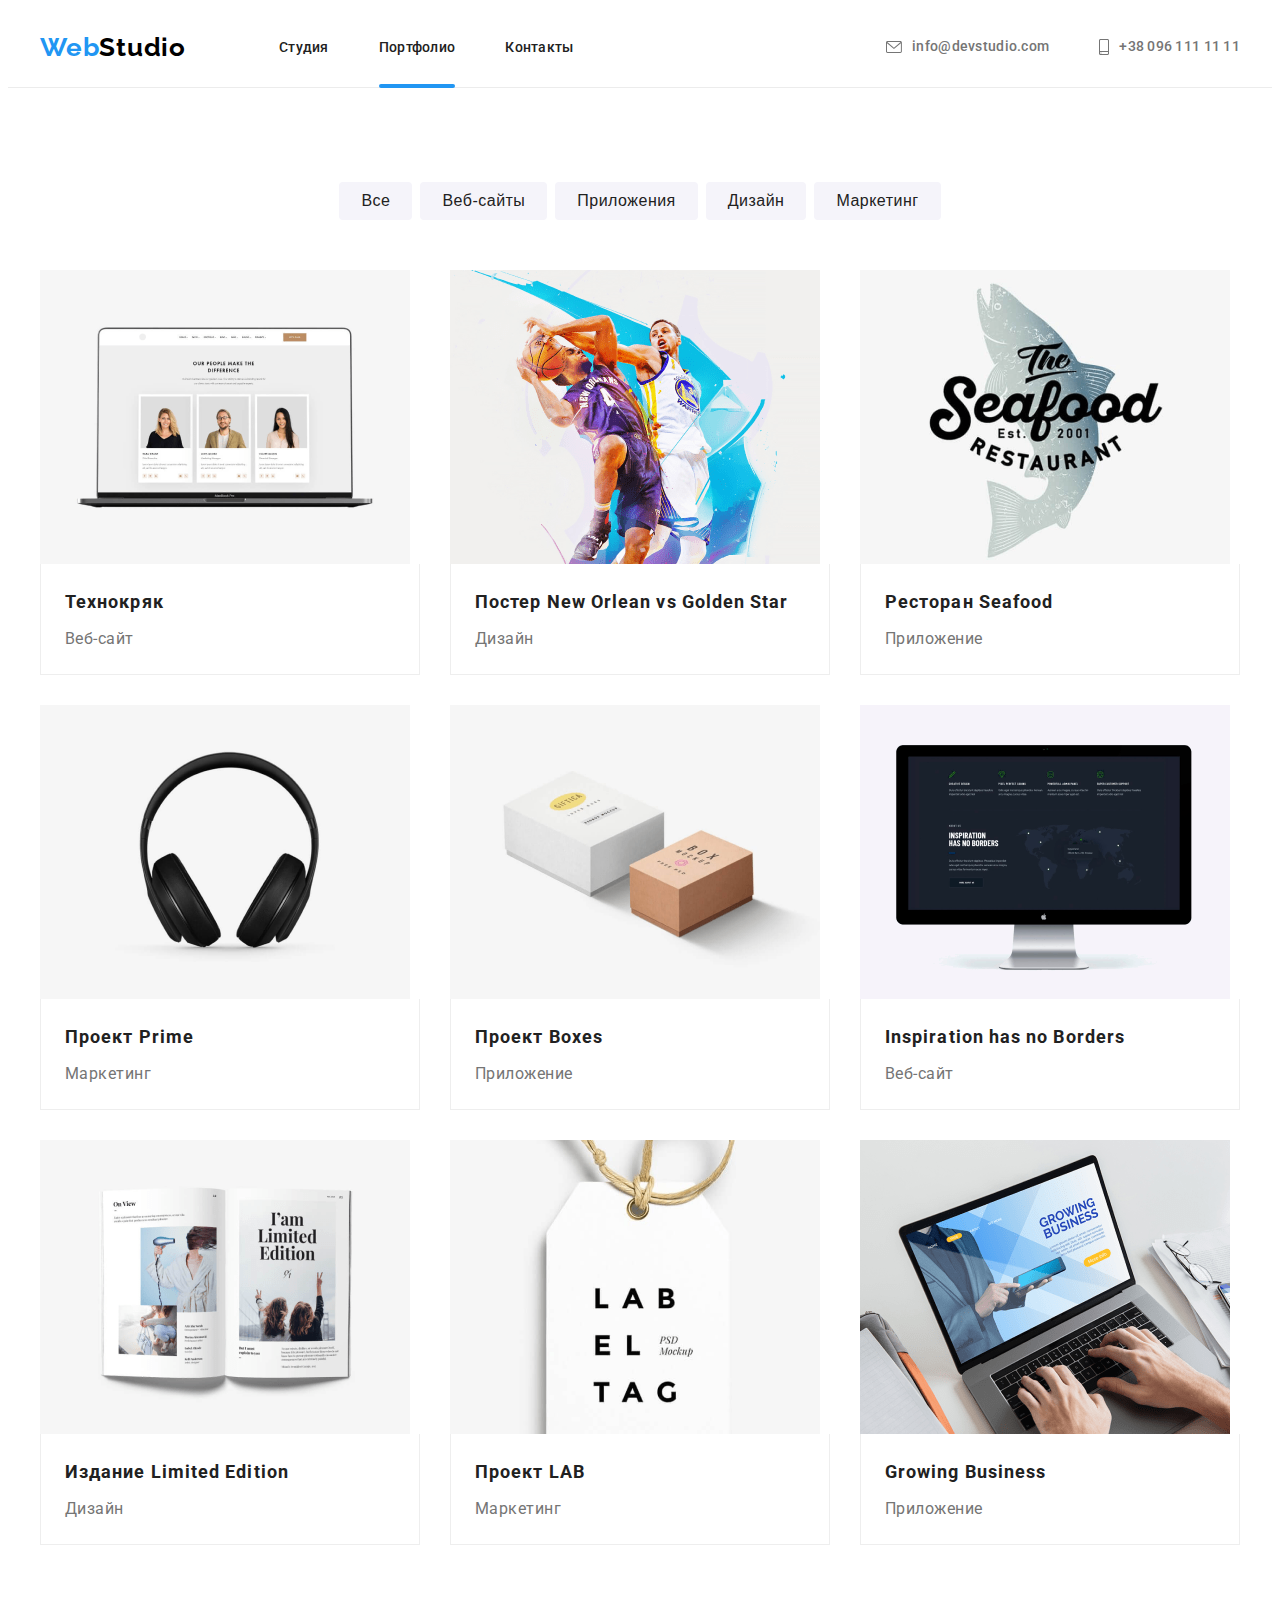
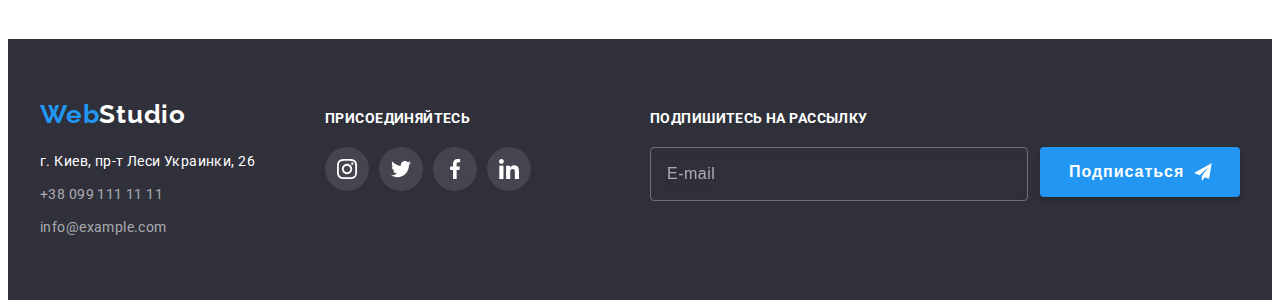
==== portfolio.html @ 6933f27d "Lets begin" ====
<!DOCTYPE html>
<html lang="ru">
<head>
    <meta charset="UTF-8">
    <meta http-equiv="X-UA-Compatible" content="IE=edge">
    <meta name="viewport" content="width=device-width, initial-scale=1.0">
    <title>Портфолио</title>
    <link rel="preconnect" href="https://fonts.googleapis.com">
    <link rel="preconnect" href="https://fonts.gstatic.com" crossorigin>
    <link href="https://fonts.googleapis.com/css2?family=Raleway:wght@700&family=Roboto:wght@400;500;700;900&display=swap" rel="stylesheet">
    <link rel="stylesheet" href="https://cdnjs.cloudflare.com/ajax/libs/modern-normalize/1.1.0/modern-normalize.min.css" integrity="sha512-wpPYUAdjBVSE4KJnH1VR1HeZfpl1ub8YT/NKx4PuQ5NmX2tKuGu6U/JRp5y+Y8XG2tV+wKQpNHVUX03MfMFn9Q==" crossorigin="anonymous" referrerpolicy="no-referrer" />
    <link rel="stylesheet" href="./css/main.min.css">
    </head>
<body>
  <header class="page-header">
    <div class="container page-header-container">
        <nav class="page-nav">
            <a class="logo link" href=""><span class="logo__left-side">Web</span><span class="logo__right-side">Studio</span> </a>
            <ul class="menu list">
                <li class="menu__item"><a class="menu__link link" href="./index.html">Студия</a></li>
                <li class="menu__item"><a class="menu__link link menu__link_active" href="./portfolio.html">Портфолио</a></li>
                <li class="menu__item"><a class="menu__link link" href="">Контакты</a></li>
            </ul>
        </nav>
        <ul class="header-contacts list">
            <li class="header-contacts__mail-item"><a class="header-contacts__link link mail" href="mailto:info@devstudio.com"> <svg class="header-contacts__mail-icon"> <use href="./img/icons.svg#icon-envelope"> </use></svg>info@devstudio.com</a></li>
            <li class="header-contacts__phone-item"><a class="header-contacts__link link phone" href="tel:+380961111111"> <svg class="header-contacts__phone-icon"> <use href="./img/icons.svg#icon-smartphone"> </use></svg>+38 096 111 11 11</a></li>
        </ul>     
    </div>   
</header>
<main>
        <!-- OUR WORKS -->
    <section class="section">
      <div class="container">
        <h1 class="visually-hidden">Наши работы</h1>
        <ul class="works-list list"> 
            <li class="works-list__item"><button class="works-list__links" type="button">Все</button></li>
            <li class="works-list__item"><button class="works-list__links" type="button">Веб-сайты</button></li>
            <li class="works-list__item"><button class="works-list__links" type="button">Приложения</button></li>
            <li class="works-list__item"><button class="works-list__links" type="button">Дизайн</button></li>
            <li class="works-list__item"><button class="works-list__links" type="button">Маркетинг</button></li>
        </ul>
        <ul class="work-pic list">
        <li class="work-img">
          <a class="work-img-link link" href="">
            <div class="work-img-wrapper">
              <img src="./img/our-works/techo-min.png" alt="Изображение выполенной работы" width="370" height="294">
              <p class="work-img-descriprion-overlay">Ресурс предлагает комплексные предложения с разным уровнем функционала и сервисов. Все это позволит посетителю получить исчерпывающие сведения о компании или частном лице.</p>
            </div>
            <div class="img-wrap">
              <h2 class="work-name">Технокряк</h2>
              <p class="work-descriptions">Веб-сайт</p>
            </div>
          </a>
        </li>

        <li class="work-img">
          <a href="" class="work-img-link link">
            <div class="work-img-wrapper">
              <img src="./img/our-works/poster-min.png" alt="Изображение выполенной работы" width="370" height="294">
              <p class="work-img-descriprion-overlay">Ресурс предлагает комплексные предложения с разным уровнем функционала и сервисов. Все это позволит посетителю получить исчерпывающие сведения о компании или частном лице.</p>
            </div>
          <div class="img-wrap">
          <h2 class="work-name">Постер <span lang="en">New Orlean vs Golden Star</span></h2>
          <p class="work-descriptions">Дизайн</p>
          </div>  
          </a>
        </li>

        <li class="work-img">
          <a href="" class="work-img-link link">
           <div class="work-img-wrapper">
            <img src="./img/our-works/restoran-min.png" alt="Изображение выполенной работы" width="370" height="294">
            <p class="work-img-descriprion-overlay">Ресурс предлагает комплексные предложения с разным уровнем функционала и сервисов. Все это позволит посетителю получить исчерпывающие сведения о компании или частном лице.</p>
           </div>
          <div class="img-wrap">
          <h2 class="work-name">Ресторан <span lang="en">Seafood</span></h2>
          <p class="work-descriptions">Приложение</p>
          </div>      
          </a>
        </li>

        <li class="work-img">
          <a href="" class="link work-img-link">
          <div class="work-img-wrapper">
            <img src="./img/our-works/prime-project-min.png" alt="Изображение выполенной работы" width="370" height="294">
            <p class="work-img-descriprion-overlay">Ресурс предлагает комплексные предложения с разным уровнем функционала и сервисов. Все это позволит посетителю получить исчерпывающие сведения о компании или частном лице.</p>
          </div>
          <div class="img-wrap">
            <h2 class="work-name">Проект <span lang="en">Prime</span></h2>
            <p class="work-descriptions">Маркетинг</p>
          </div>            
          </a>
        </li>

        <li class="work-img">
          <a href="" class="work-img-link link">
            <div class="work-img-wrapper">
              <img src="./img/our-works/boxes-project-min.png" alt="Изображение выполенной работы" width="370" height="294">
              <p class="work-img-descriprion-overlay">Ресурс предлагает комплексные предложения с разным уровнем функционала и сервисов. Все это позволит посетителю получить исчерпывающие сведения о компании или частном лице.</p>
            </div>
          <div class="img-wrap">
            <h2 class="work-name">Проект <span lang="en">Boxes</span></h2>
            <p class="work-descriptions">Приложение</p>
          </div>  
          </a>
        </li>

        <li class="work-img">
          <a href="" class="work-img-link link">
            <div class="work-img-wrapper">
              <img src="./img/our-works/insipration-min.png" alt="Изображение выполенной работы" width="370" height="294">
              <p class="work-img-descriprion-overlay">Ресурс предлагает комплексные предложения с разным уровнем функционала и сервисов. Все это позволит посетителю получить исчерпывающие сведения о компании или частном лице.</p>
            </div>
          <div class="img-wrap">
            <h2 class="work-name" lang="en">Inspiration has no Borders</h2>
            <p class="work-descriptions">Веб-сайт</p>
          </div>   
          </a>
        </li>

        <li class="work-img">
          <a href="" class="work-img-link link">
            <div class="work-img-wrapper">
              <img src="./img/our-works/limited-edit-min.png" alt="Изображение выполенной работы" width="370" height="294">
              <p class="work-img-descriprion-overlay">Ресурс предлагает комплексные предложения с разным уровнем функционала и сервисов. Все это позволит посетителю получить исчерпывающие сведения о компании или частном лице.</p>
            </div>
          <div class="img-wrap">
            <h2 class="work-name">Издание <span lang="en">Limited Edition</span></h2>
            <p class="work-descriptions">Дизайн</p>
          </div>  
          </a>
        </li>

        <li class="work-img">
          <a href="" class="work-img-link link">
            <div class="work-img-wrapper">
              <img src="./img/our-works/lab-min.png" alt="Изображение выполенной работы" width="370" height="294">
              <p class="work-img-descriprion-overlay">Ресурс предлагает комплексные предложения с разным уровнем функционала и сервисов. Все это позволит посетителю получить исчерпывающие сведения о компании или частном лице.</p>   
            </div>
          <div class="img-wrap">
            <h2 class="work-name">Проект <span lang="en">LAB</span></h2>
            <p class="work-descriptions">Маркетинг</p>
          </div>  
          </a>
        </li>

        <li class="work-img">
          <a href="" class="work-img-link link">
            <div class="work-img-wrapper">
              <img src="./img/our-works/grow-biz-min.png" alt="Изображение выполенной работы" width="370" height="294">
              <p class="work-img-descriprion-overlay">Ресурс предлагает комплексные предложения с разным уровнем функционала и сервисов. Все это позволит посетителю получить исчерпывающие сведения о компании или частном лице.</p>
            </div>
          <div class="img-wrap">
            <h2 class="work-name" lang="en">Growing Business</h2>
            <p class="work-descriptions">Приложение</p>
          </div>  
          </a>
        </li>
       </ul>
      </div>
     </section>
</main>
<footer class="footer">
  <div class="container footer-size"> 
      <div class="footer-left-side"> 
       <a class="link" href=""> <span class="logo__left-side">Web</span><span class="logo__right-side logo_background_dark">Studio</span> </a>
       <address>
          <ul class="footer-info list">
            <li class="footer-li">
              <a class="footer-address link" href="https://goo.gl/maps/US6K8y8bepEvWujB8" target="_blank"  rel="noopener noreferrer" >г. Киев, пр-т Леси Украинки, 26</a>
            </li>
            <li class="footer-li">
              <a class="footer-contact link" href="tel:+380991111111">+38 099 111 11 11</a>
            </li>
            <li class="footer-li">
              <a class="footer-contact link" href="mailto:info@example.com">info@example.com</a>
            </li>
          </ul>
        </address>
      </div>
      <div class="fotter-right-side">
          <p class="fotter-right-side-p">ПРИСОЕДИНЯЙТЕСЬ</p>
          <ul class="fotter-list list">
              <li class="fotter-social-item"> 
                 <a href="" class="footer-social-list-link">
                 <svg class="fotter-social-list-icon" width="20" height="20" >
                  <use href="./img/icons.svg#icon-instagram"></use></svg> </a></li>
              
              <li class="fotter-social-item">
                  <a href="" class="footer-social-list-link">
                  <svg class="fotter-social-list-icon" width="20" height="20" >
                   <use href="./img/icons.svg#icon-twitter"></use></svg> </a></li></li>

              <li class="fotter-social-item">
                  <a href="" class="footer-social-list-link">
                  <svg class="fotter-social-list-icon" width="20" height="20" >
                   <use href="./img/icons.svg#icon-facebook"></use></svg> </a></li></li>

              <li class="fotter-social-item">
                  <a href="" class="footer-social-list-link">
                  <svg class="fotter-social-list-icon" width="20" height="20" >
                   <use href="./img/icons.svg#icon-linkedin"></use></svg> </a></li></li>
          </ul>
      </div>
      <div class="footer-subscribe">
          <span class="subscribe-form-title">ПОДПИШИТЕСЬ НА РАССЫЛКУ</span>
          <form class="subscribe-form">
              <input class="subscribe-mail-form" type="email" name="user-mail" placeholder="E-mail" required>
              <button class="subscribe-form-btn" type="submit"> 
              <span class="btn-title">Подписаться</span>
              <svg class="subscribe-form-icon" width="24" height="24"><use href="./img/icons.svg#icon-subscribe-icon"></use> </svg>
              </button>
          </form>
      </div>    
  </div>
</footer>
</body>
</html>
---- css/main.min.css ----
:root{--main-font: "Roboto", sans-serif;--secondary-font: "Raleway", sans-serif;--colour-black: #000000;--colour-white: #FFFFFF;--colour-main: #212121;--colour-contacts: #757575;--accent-colour:#2196F3;--background-colour: #F5F4FA}.visually-hidden{position:absolute;width:1px;height:1px;margin:-1px;border:0;padding:0;white-space:nowrap;clip-path:inset(100%);clip:rect(0 0 0 0);overflow:hidden}.subscribe-form-btn,.footer-social-list-link,.regular-client-link,.social-list-link,.about-us__item-overlay,.advantages-list__item,.header-contacts__link,.contact-form-checkbox-label,.modal-close-button{display:flex;justify-content:center;align-items:center}h1,h2,h3,h4,h5,h6,p{margin-top:0;margin-bottom:0}ul,ol{margin-top:0;margin-bottom:0;padding-left:0}.list{list-style:none}.link{text-decoration:none}body{font-family:var(--main-font);font-size:14px}img{display:block;max-width:100%;height:auto}.container{width:1200px;margin-left:auto;margin-right:auto;padding-left:15px;padding-right:15px}.section{padding-top:94px;padding-bottom:94px}.section-descriprion{font-weight:700;font-size:36px;line-height:1.17;text-align:center;letter-spacing:.03em;color:#212121;margin-bottom:50px}.logo{margin-right:93px}.logo__left-side{font-family:var(--secondary-font);font-weight:700;font-size:26px;line-height:1.19;letter-spacing:.03em;color:var(--accent-colour)}.logo__right-side{font-family:var(--secondary-font);font-weight:700;font-size:26px;line-height:1.19;letter-spacing:.03em;color:var(--colour-black)}.logo_background_dark{color:var(--colour-white)}.logo_background_white{color:var(--colour-black)}.backdrop{position:fixed;top:0;left:0;width:100%;height:100%;background:rgba(0,0,0,.2);opacity:1;transition:opacity 250ms cubic-bezier(0.4, 0, 0.2, 1),visibility 250ms cubic-bezier(0.4, 0, 0.2, 1)}.backdrop.is-hidden{opacity:0;visibility:hidden;pointer-events:none}.backdrop.is-hidden .modal{transform:translate(-50%, -50%) scale(1.1);opacity:0}.modal{position:absolute;top:50%;left:50%;width:528px;height:581px;background:#fff;transform:translate(-50%, -50%) scale(1);opacity:1;transition:transform 250ms cubic-bezier(0.4, 0, 0.2, 1),opacity 250ms cubic-bezier(0.4, 0, 0.2, 1);padding:40px}.modal-close-button{position:absolute;top:8px;right:8px;width:30px;height:30px;border-radius:50%;background-color:rgba(0,0,0,0);padding:0;border:1px solid rgba(0,0,0,.1);cursor:pointer}.modal-close-button-icon{transition:fill 250ms cubic-bezier(0.4, 0, 0.2, 1)}.modal-close-button-icon:hover{fill:#2196f3}.modal-title{font-weight:700;font-size:20px;line-height:1.15;text-align:center;letter-spacing:.03em;color:#212121;margin-bottom:12px}.contact-form-input-wrapper{position:relative}.contact-form-icon{position:absolute;top:50%;left:15px;transform:translateY(-50%);transition:fill 250ms cubic-bezier(0.4, 0, 0.2, 1)}.contact-form-input:focus+.contact-form-icon{fill:#2196f3;cursor:pointer}.contact-form{display:flex;flex-direction:column}.contact-form-input{border:1px solid rgba(33,33,33,.2);border-radius:4px;width:100%;height:40px;padding-left:42px;transition:border-color 250ms cubic-bezier(0.4, 0, 0.2, 1)}.contact-form-input:focus{border-color:#2196f3;outline:none}.contact-form-field-key{display:block;font-weight:400;font-size:12px;line-height:1.16;letter-spacing:.01em;color:#757575;margin-bottom:4px}.contact-form-field-comment{display:block;margin-bottom:20px}.contact-form-field{display:block;margin-bottom:10px}.contact-form-comment{border:1px solid rgba(33,33,33,.2);border-radius:4px;width:100%;height:120px;resize:none;padding:12px 16px;transition:border-color 250ms cubic-bezier(0.4, 0, 0.2, 1)}.contact-form-comment:focus{border-color:#2196f3;outline:none}.contact-form-comment::placeholder{font-size:14px;line-height:1.14;letter-spacing:.01em;color:rgba(117,117,117,.5)}.contact-form-btn{min-width:200px;padding:10px 32px;background:#188ce8;color:var(--colour-white);font-weight:700;font-size:16px;line-height:1.88;letter-spacing:.06em;cursor:pointer;box-shadow:0px 4px 4px rgba(0,0,0,.15);border-radius:4px;border-width:0px;margin-right:auto;margin-left:auto}.contact-form-checkbox-label{font-weight:400;font-size:14px;line-height:1.71;letter-spacing:.03em;color:#757575;margin-bottom:30px}.contact-form-checkbox-label::before{display:block;content:"";width:16px;height:15px;border-radius:2px;border:2px solid #212121;cursor:pointer;margin-right:10px}.checkbox-policy:checked+.contact-form-checkbox-label::before{background-image:url(../img/policy-icon/icon-check.svg);background-position:center;background-repeat:no-repeat}.checkbox-policy:focus+.contact-form-checkbox-label::before{outline:1px solid #555}.contract-terms{color:#2196f3;outline-color:#2196f3}.page-header{border-bottom:1px solid #ececec}.page-header-container{display:flex;align-items:center;border-top:none;border-left:none;border-right:none;padding-top:24px;padding-bottom:24px}.page-nav{display:flex;align-items:center}.menu{display:flex}.menu__item{position:relative}.menu__item:not(:last-child){margin-right:50px}.header-contacts{display:flex;margin-left:auto}.header-contacts__mail-item{margin-right:50px}.menu__link{font-weight:500;line-height:1.14;letter-spacing:.02em;color:var(--colour-main);transition:color 250ms cubic-bezier(0.4, 0, 0.2, 1)}.menu__link:hover,.menu__link:focus{color:var(--accent-colour)}.menu__link_active::after{position:absolute;display:block;content:"";width:100%;height:4px;background:#2196f3;border-radius:2px;left:0;bottom:-32px}.header-contacts__link{font-weight:500;line-height:1.14;letter-spacing:.02em;color:var(--colour-contacts);fill:var(--colour-contacts);transition:color 250ms cubic-bezier(0.4, 0, 0.2, 1),fill 250ms cubic-bezier(0.4, 0, 0.2, 1)}.header-contacts__link:hover,.header-contacts__link:focus{fill:var(--accent-colour);color:var(--accent-colour)}.header-contacts__phone-icon{width:10px;height:16px;margin-right:10px}.header-contacts__mail-icon{width:16px;height:12px;margin-right:10px}.hero{background-color:#c4c4c4;background-image:linear-gradient(rgba(47, 48, 58, 0.4), rgba(47, 48, 58, 0.4)),url(../img/hero_bg/bg-min.jpg);background-size:cover;padding-top:200px;padding-bottom:200px;background-position:center;background-repeat:no-repeat;max-width:1600px;margin-left:auto;margin-right:auto}.hero-container{text-align:center;justify-content:center}.hero__title{font-weight:900;font-size:44px;line-height:1.36;letter-spacing:.06em;text-transform:uppercase;color:var(--colour-white);margin-bottom:30px;width:696px;margin-left:auto;margin-right:auto}.modal-btn{min-width:200px;padding:10px 32px;background-color:var(--accent-colour);color:var(--colour-white);font-weight:700;font-size:16px;line-height:1.88;letter-spacing:.06em;cursor:pointer;box-shadow:0px 4px 4px rgba(0,0,0,.15);border-radius:4px;border-width:0px}.advantages-list{display:flex;flex-wrap:wrap;margin-left:-30px;margin-top:-30px}.advantages-list__card{flex-basis:calc((100% - 120px)/4);margin-left:30px;margin-top:30px}.advantages-list__title{font-weight:700;font-size:14px;line-height:16px;letter-spacing:.03em;text-transform:uppercase;color:var(--colour-main);margin-bottom:10px}.advantages-list__descriptions{line-height:1.71;letter-spacing:.03em;color:var(--colour-contacts)}.advantages-list__item{width:270px;height:120px;background:#f5f4fa;border-radius:4px;margin-bottom:30px}.about-us{padding-top:0px;padding-bottom:94px}.about-us-list{display:flex;flex-wrap:wrap;margin-left:-30px;margin-top:-30px}.about-us__card{flex-basis:calc((100% - 90px)/3);margin-left:30px;margin-top:30px}.about-us__img-wrapper{position:relative}.about-us__item-overlay{position:absolute;bottom:0px;left:0px;width:100%;height:70px;font-weight:700;font-size:14px;line-height:1.14;text-align:center;letter-spacing:.03em;text-transform:uppercase;color:#fff;background:rgba(47,48,58,.8)}.our-team-list{display:flex;flex-wrap:wrap;margin-left:-30px;margin-top:-30px}.our-team{background-color:var(--background-colour)}.our-team-item-li{background-color:var(--colour-white);flex-basis:calc((100% - 120px)/4);margin-left:30px;margin-top:30px;box-shadow:0px 1px 3px rgba(0,0,0,.12),0px 1px 1px rgba(0,0,0,.14),0px 2px 1px rgba(0,0,0,.2);border-radius:0px 0px 4px 4px}.our-team-member-name{font-weight:500;font-size:16px;line-height:1.19;text-align:center;letter-spacing:.03em;color:var(--colour-main);margin-bottom:10px}.our-team-member-position{font-size:16px;line-height:1.19;text-align:center;letter-spacing:.03em;color:var(--colour-contacts);margin-bottom:16px}.team-employees-wrap{padding-top:30px;padding-bottom:30px}.social-list{display:flex;justify-content:center}.social-list-link{width:44px;height:44px;border-radius:50%;background-color:rgba(0,0,0,0);transition:background-color 250ms cubic-bezier(0.4, 0, 0.2, 1)}.social-list-link:hover,.social-list-link:focus{background-color:var(--accent-colour)}.social-list-icon{fill:#afb1b8;transition:fill 250ms cubic-bezier(0.4, 0, 0.2, 1)}.social-list-link:hover .social-list-icon,.social-list-link:focus .social-list-icon{fill:#fff}.social-list-item:not(:last-child){margin-right:10px}.regular-client-list{display:flex}.regular-client-item:not(:last-child){margin-right:30px}.regular-client-link{border:1px solid #afb1b8;border-radius:4px;width:170px;height:92px;transition:border-color 250ms cubic-bezier(0.4, 0, 0.2, 1)}.regular-client-link:hover,.regular-client-link:focus{border-color:var(--accent-colour)}.regular-client-icon{fill:#afb1b8;transition:fill 250ms cubic-bezier(0.4, 0, 0.2, 1)}.regular-client-link:hover .regular-client-icon,.regular-client-link:focus .regular-client-icon{fill:var(--accent-colour)}.works-list{display:flex;margin-bottom:50px;justify-content:center}.works-list__links{font-weight:500;font-size:16px;line-height:1.62;text-align:center;letter-spacing:.03em;color:var(--colour-main);background:#f5f4fa;border-radius:4px;border:0px;padding:6px 22px;transition:background 250ms cubic-bezier(0.4, 0, 0.2, 1),color 250ms cubic-bezier(0.4, 0, 0.2, 1),box-shadow 250ms cubic-bezier(0.4, 0, 0.2, 1),border-radius 250ms cubic-bezier(0.4, 0, 0.2, 1)}.works-list__links:hover,.works-list__links:focus{background:var(--accent-colour);color:#fff;cursor:pointer;box-shadow:0px 3px 1px rgba(0,0,0,.1),0px 1px 2px rgba(0,0,0,.08),0px 2px 2px rgba(0,0,0,.12);border-radius:4px}.works-list__item{font-weight:500;font-size:16px;line-height:1.62;text-align:center;letter-spacing:.03em;border-radius:4px}.works-list__item:not(:last-child){margin-right:8px}.work-img-wrapper{position:relative;overflow:hidden}.work-img-descriprion-overlay{position:absolute;top:0;left:0;width:100%;height:100%;background:rgba(33,150,243,.9);font-weight:400;font-size:18px;line-height:1.56;letter-spacing:.03em;color:#fff;padding:63px 24px;overflow:auto;transform:translateY(100%);transition:transform 250ms cubic-bezier(0.4, 0, 0.2, 1)}.work-img-link:hover .work-img-descriprion-overlay,.work-img-link:focus .work-img-descriprion-overlay{transform:translateY(0%)}.work-pic{display:flex;flex-wrap:wrap;margin-left:-30px;margin-top:-30px}.work-img{flex-basis:calc((100% - 90px)/3);width:370px;margin-left:30px;margin-top:30px}.work-img-link{display:block;transition:box-shadow 250ms cubic-bezier(0.4, 0, 0.2, 1)}.work-img-link:hover,.work-img-link:focus{box-shadow:0px 1px 1px rgba(0,0,0,.12),0px 4px 4px rgba(0,0,0,.06),1px 4px 6px rgba(0,0,0,.16)}.work-name{color:var(--colour-main);font-weight:700;font-size:18px;line-height:2;letter-spacing:.06em;margin-bottom:4px}.work-descriptions{font-size:16px;line-height:1.88;letter-spacing:.03em;color:var(--colour-contacts)}.img-wrap{padding:20px 24px;background:#fff;border:1px solid #eee;border-top:none}.footer{background-color:#2f303a;padding-top:60px;padding-bottom:60px}.footer-address{font-style:normal;line-height:1.71;letter-spacing:.03em;color:var(--colour-white)}.footer-li:not(:last-child){margin-bottom:9px}.footer-contact{line-height:1.71;font-style:normal;letter-spacing:.03em;color:rgba(255,255,255,.6)}.footer-info{margin-top:20px}.footer-size{display:flex;align-items:baseline}.footer-left-side{margin-right:70px}.fotter-list{display:flex;justify-content:center}.fotter-social-item:not(:last-child){margin-right:10px}.footer-social-list-link{width:44px;height:44px;border-radius:50%;background-color:rgba(255,255,255,.1);transition:background-color 250ms cubic-bezier(0.4, 0, 0.2, 1)}.footer-social-list-link:hover,.footer-social-list-link:focus{background-color:var(--accent-colour)}.fotter-social-list-icon{fill:#fff}.fotter-right-side-p{font-weight:700;font-size:14px;line-height:1.14;letter-spacing:.03em;text-transform:uppercase;color:#fff;margin-bottom:20px}.subscribe-form{display:flex}.subscribe-form-title{display:block;font-weight:700;font-size:14px;line-height:1.14;letter-spacing:.03em;text-transform:uppercase;color:#fff;margin-bottom:20px}.subscribe-mail-form{width:358px;height:50px;background-color:rgba(0,0,0,0);border:1px solid rgba(255,255,255,.3);filter:drop-shadow(0px 4px 4px rgba(0, 0, 0, 0.15));border-radius:4px;padding-left:16px;color:#fff;margin-right:12px}.subscribe-mail-form::placeholder{font-weight:400;font-size:16px;line-height:1.25;letter-spacing:.03em;color:rgba(255,255,255,.6)}.subscribe-form-btn{width:200px;height:50px;background:#2196f3;box-shadow:0px 4px 4px rgba(0,0,0,.15);border-radius:4px;font-weight:700;font-size:16px;line-height:1.88;letter-spacing:.06em;color:#fff;cursor:pointer;padding-right:28px;padding-left:29px;border:rgba(0,0,0,0)}.btn-title{margin-right:10px}.footer-subscribe{margin-left:auto}/*# sourceMappingURL=main.min.css.map */
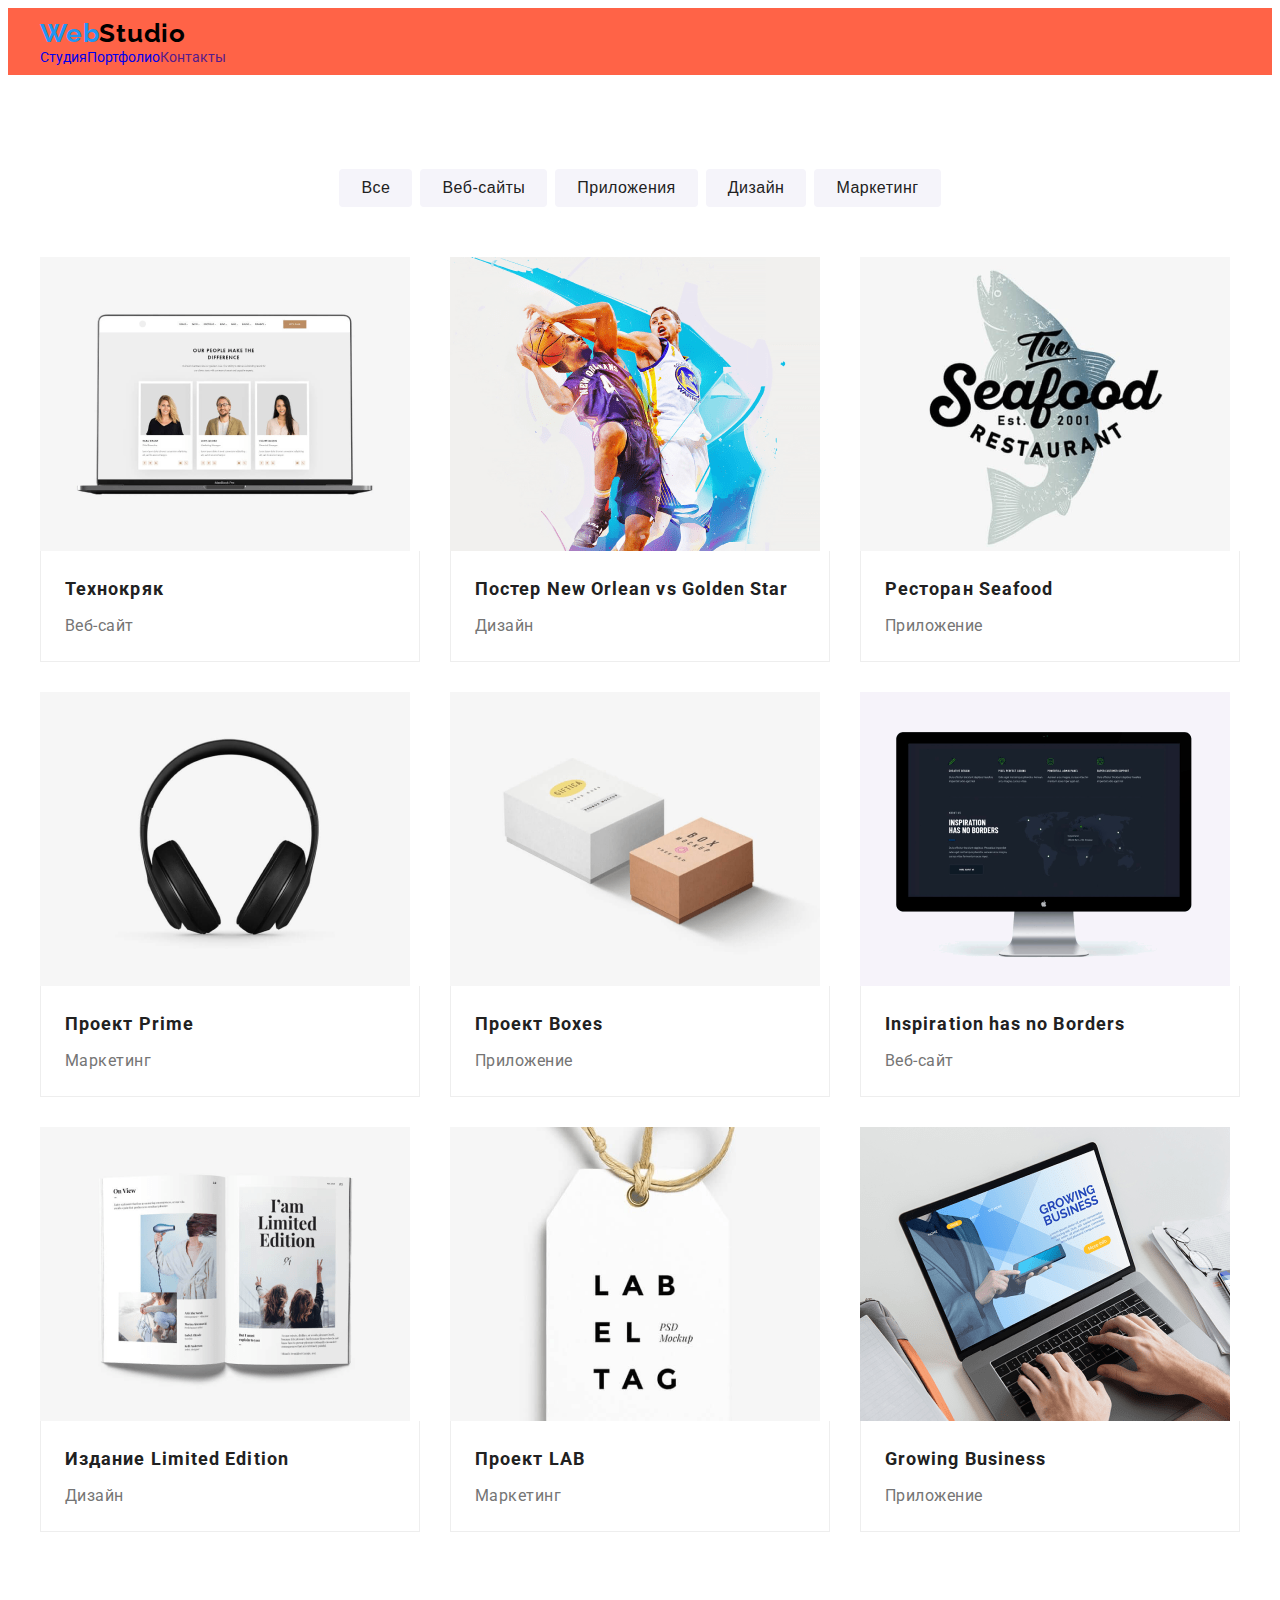
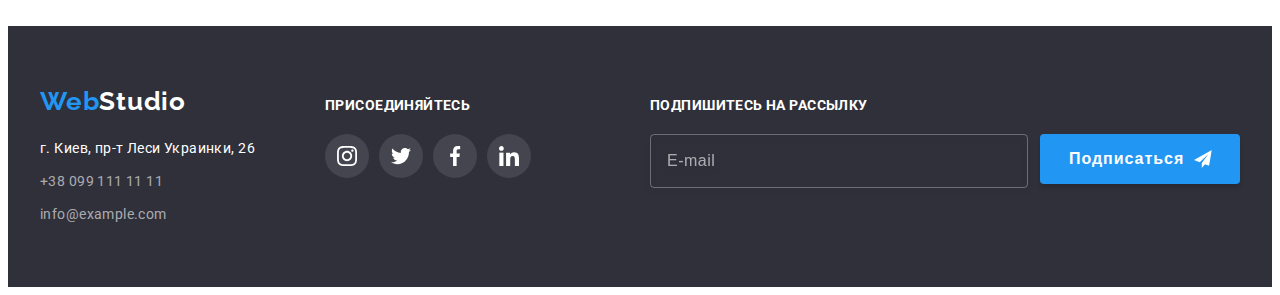
==== commit 0d896610: "1" ====
--- a/portfolio.html
+++ b/portfolio.html
@@ -13,7 +13,7 @@
     </head>
 <body>
   <header class="page-header">
-    <div class="container page-header-container">
+    <div class="container page-header__container">
         <nav class="page-nav">
             <a class="logo link" href=""><span class="logo__left-side">Web</span><span class="logo__right-side">Studio</span> </a>
             <ul class="menu list">
--- a/css/main.min.css
+++ b/css/main.min.css
@@ -1 +1 @@
-:root{--main-font: "Roboto", sans-serif;--secondary-font: "Raleway", sans-serif;--colour-black: #000000;--colour-white: #FFFFFF;--colour-main: #212121;--colour-contacts: #757575;--accent-colour:#2196F3;--background-colour: #F5F4FA}.visually-hidden{position:absolute;width:1px;height:1px;margin:-1px;border:0;padding:0;white-space:nowrap;clip-path:inset(100%);clip:rect(0 0 0 0);overflow:hidden}.subscribe-form-btn,.footer-social-list-link,.regular-client-link,.social-list-link,.about-us__item-overlay,.advantages-list__item,.header-contacts__link,.contact-form-checkbox-label,.modal-close-button{display:flex;justify-content:center;align-items:center}h1,h2,h3,h4,h5,h6,p{margin-top:0;margin-bottom:0}ul,ol{margin-top:0;margin-bottom:0;padding-left:0}.list{list-style:none}.link{text-decoration:none}body{font-family:var(--main-font);font-size:14px}img{display:block;max-width:100%;height:auto}.container{width:1200px;margin-left:auto;margin-right:auto;padding-left:15px;padding-right:15px}.section{padding-top:94px;padding-bottom:94px}.section-descriprion{font-weight:700;font-size:36px;line-height:1.17;text-align:center;letter-spacing:.03em;color:#212121;margin-bottom:50px}.logo{margin-right:93px}.logo__left-side{font-family:var(--secondary-font);font-weight:700;font-size:26px;line-height:1.19;letter-spacing:.03em;color:var(--accent-colour)}.logo__right-side{font-family:var(--secondary-font);font-weight:700;font-size:26px;line-height:1.19;letter-spacing:.03em;color:var(--colour-black)}.logo_background_dark{color:var(--colour-white)}.logo_background_white{color:var(--colour-black)}.backdrop{position:fixed;top:0;left:0;width:100%;height:100%;background:rgba(0,0,0,.2);opacity:1;transition:opacity 250ms cubic-bezier(0.4, 0, 0.2, 1),visibility 250ms cubic-bezier(0.4, 0, 0.2, 1)}.backdrop.is-hidden{opacity:0;visibility:hidden;pointer-events:none}.backdrop.is-hidden .modal{transform:translate(-50%, -50%) scale(1.1);opacity:0}.modal{position:absolute;top:50%;left:50%;width:528px;height:581px;background:#fff;transform:translate(-50%, -50%) scale(1);opacity:1;transition:transform 250ms cubic-bezier(0.4, 0, 0.2, 1),opacity 250ms cubic-bezier(0.4, 0, 0.2, 1);padding:40px}.modal-close-button{position:absolute;top:8px;right:8px;width:30px;height:30px;border-radius:50%;background-color:rgba(0,0,0,0);padding:0;border:1px solid rgba(0,0,0,.1);cursor:pointer}.modal-close-button-icon{transition:fill 250ms cubic-bezier(0.4, 0, 0.2, 1)}.modal-close-button-icon:hover{fill:#2196f3}.modal-title{font-weight:700;font-size:20px;line-height:1.15;text-align:center;letter-spacing:.03em;color:#212121;margin-bottom:12px}.contact-form-input-wrapper{position:relative}.contact-form-icon{position:absolute;top:50%;left:15px;transform:translateY(-50%);transition:fill 250ms cubic-bezier(0.4, 0, 0.2, 1)}.contact-form-input:focus+.contact-form-icon{fill:#2196f3;cursor:pointer}.contact-form{display:flex;flex-direction:column}.contact-form-input{border:1px solid rgba(33,33,33,.2);border-radius:4px;width:100%;height:40px;padding-left:42px;transition:border-color 250ms cubic-bezier(0.4, 0, 0.2, 1)}.contact-form-input:focus{border-color:#2196f3;outline:none}.contact-form-field-key{display:block;font-weight:400;font-size:12px;line-height:1.16;letter-spacing:.01em;color:#757575;margin-bottom:4px}.contact-form-field-comment{display:block;margin-bottom:20px}.contact-form-field{display:block;margin-bottom:10px}.contact-form-comment{border:1px solid rgba(33,33,33,.2);border-radius:4px;width:100%;height:120px;resize:none;padding:12px 16px;transition:border-color 250ms cubic-bezier(0.4, 0, 0.2, 1)}.contact-form-comment:focus{border-color:#2196f3;outline:none}.contact-form-comment::placeholder{font-size:14px;line-height:1.14;letter-spacing:.01em;color:rgba(117,117,117,.5)}.contact-form-btn{min-width:200px;padding:10px 32px;background:#188ce8;color:var(--colour-white);font-weight:700;font-size:16px;line-height:1.88;letter-spacing:.06em;cursor:pointer;box-shadow:0px 4px 4px rgba(0,0,0,.15);border-radius:4px;border-width:0px;margin-right:auto;margin-left:auto}.contact-form-checkbox-label{font-weight:400;font-size:14px;line-height:1.71;letter-spacing:.03em;color:#757575;margin-bottom:30px}.contact-form-checkbox-label::before{display:block;content:"";width:16px;height:15px;border-radius:2px;border:2px solid #212121;cursor:pointer;margin-right:10px}.checkbox-policy:checked+.contact-form-checkbox-label::before{background-image:url(../img/policy-icon/icon-check.svg);background-position:center;background-repeat:no-repeat}.checkbox-policy:focus+.contact-form-checkbox-label::before{outline:1px solid #555}.contract-terms{color:#2196f3;outline-color:#2196f3}.page-header{border-bottom:1px solid #ececec}.page-header-container{display:flex;align-items:center;border-top:none;border-left:none;border-right:none;padding-top:24px;padding-bottom:24px}.page-nav{display:flex;align-items:center}.menu{display:flex}.menu__item{position:relative}.menu__item:not(:last-child){margin-right:50px}.header-contacts{display:flex;margin-left:auto}.header-contacts__mail-item{margin-right:50px}.menu__link{font-weight:500;line-height:1.14;letter-spacing:.02em;color:var(--colour-main);transition:color 250ms cubic-bezier(0.4, 0, 0.2, 1)}.menu__link:hover,.menu__link:focus{color:var(--accent-colour)}.menu__link_active::after{position:absolute;display:block;content:"";width:100%;height:4px;background:#2196f3;border-radius:2px;left:0;bottom:-32px}.header-contacts__link{font-weight:500;line-height:1.14;letter-spacing:.02em;color:var(--colour-contacts);fill:var(--colour-contacts);transition:color 250ms cubic-bezier(0.4, 0, 0.2, 1),fill 250ms cubic-bezier(0.4, 0, 0.2, 1)}.header-contacts__link:hover,.header-contacts__link:focus{fill:var(--accent-colour);color:var(--accent-colour)}.header-contacts__phone-icon{width:10px;height:16px;margin-right:10px}.header-contacts__mail-icon{width:16px;height:12px;margin-right:10px}.hero{background-color:#c4c4c4;background-image:linear-gradient(rgba(47, 48, 58, 0.4), rgba(47, 48, 58, 0.4)),url(../img/hero_bg/bg-min.jpg);background-size:cover;padding-top:200px;padding-bottom:200px;background-position:center;background-repeat:no-repeat;max-width:1600px;margin-left:auto;margin-right:auto}.hero-container{text-align:center;justify-content:center}.hero__title{font-weight:900;font-size:44px;line-height:1.36;letter-spacing:.06em;text-transform:uppercase;color:var(--colour-white);margin-bottom:30px;width:696px;margin-left:auto;margin-right:auto}.modal-btn{min-width:200px;padding:10px 32px;background-color:var(--accent-colour);color:var(--colour-white);font-weight:700;font-size:16px;line-height:1.88;letter-spacing:.06em;cursor:pointer;box-shadow:0px 4px 4px rgba(0,0,0,.15);border-radius:4px;border-width:0px}.advantages-list{display:flex;flex-wrap:wrap;margin-left:-30px;margin-top:-30px}.advantages-list__card{flex-basis:calc((100% - 120px)/4);margin-left:30px;margin-top:30px}.advantages-list__title{font-weight:700;font-size:14px;line-height:16px;letter-spacing:.03em;text-transform:uppercase;color:var(--colour-main);margin-bottom:10px}.advantages-list__descriptions{line-height:1.71;letter-spacing:.03em;color:var(--colour-contacts)}.advantages-list__item{width:270px;height:120px;background:#f5f4fa;border-radius:4px;margin-bottom:30px}.about-us{padding-top:0px;padding-bottom:94px}.about-us-list{display:flex;flex-wrap:wrap;margin-left:-30px;margin-top:-30px}.about-us__card{flex-basis:calc((100% - 90px)/3);margin-left:30px;margin-top:30px}.about-us__img-wrapper{position:relative}.about-us__item-overlay{position:absolute;bottom:0px;left:0px;width:100%;height:70px;font-weight:700;font-size:14px;line-height:1.14;text-align:center;letter-spacing:.03em;text-transform:uppercase;color:#fff;background:rgba(47,48,58,.8)}.our-team-list{display:flex;flex-wrap:wrap;margin-left:-30px;margin-top:-30px}.our-team{background-color:var(--background-colour)}.our-team-item-li{background-color:var(--colour-white);flex-basis:calc((100% - 120px)/4);margin-left:30px;margin-top:30px;box-shadow:0px 1px 3px rgba(0,0,0,.12),0px 1px 1px rgba(0,0,0,.14),0px 2px 1px rgba(0,0,0,.2);border-radius:0px 0px 4px 4px}.our-team-member-name{font-weight:500;font-size:16px;line-height:1.19;text-align:center;letter-spacing:.03em;color:var(--colour-main);margin-bottom:10px}.our-team-member-position{font-size:16px;line-height:1.19;text-align:center;letter-spacing:.03em;color:var(--colour-contacts);margin-bottom:16px}.team-employees-wrap{padding-top:30px;padding-bottom:30px}.social-list{display:flex;justify-content:center}.social-list-link{width:44px;height:44px;border-radius:50%;background-color:rgba(0,0,0,0);transition:background-color 250ms cubic-bezier(0.4, 0, 0.2, 1)}.social-list-link:hover,.social-list-link:focus{background-color:var(--accent-colour)}.social-list-icon{fill:#afb1b8;transition:fill 250ms cubic-bezier(0.4, 0, 0.2, 1)}.social-list-link:hover .social-list-icon,.social-list-link:focus .social-list-icon{fill:#fff}.social-list-item:not(:last-child){margin-right:10px}.regular-client-list{display:flex}.regular-client-item:not(:last-child){margin-right:30px}.regular-client-link{border:1px solid #afb1b8;border-radius:4px;width:170px;height:92px;transition:border-color 250ms cubic-bezier(0.4, 0, 0.2, 1)}.regular-client-link:hover,.regular-client-link:focus{border-color:var(--accent-colour)}.regular-client-icon{fill:#afb1b8;transition:fill 250ms cubic-bezier(0.4, 0, 0.2, 1)}.regular-client-link:hover .regular-client-icon,.regular-client-link:focus .regular-client-icon{fill:var(--accent-colour)}.works-list{display:flex;margin-bottom:50px;justify-content:center}.works-list__links{font-weight:500;font-size:16px;line-height:1.62;text-align:center;letter-spacing:.03em;color:var(--colour-main);background:#f5f4fa;border-radius:4px;border:0px;padding:6px 22px;transition:background 250ms cubic-bezier(0.4, 0, 0.2, 1),color 250ms cubic-bezier(0.4, 0, 0.2, 1),box-shadow 250ms cubic-bezier(0.4, 0, 0.2, 1),border-radius 250ms cubic-bezier(0.4, 0, 0.2, 1)}.works-list__links:hover,.works-list__links:focus{background:var(--accent-colour);color:#fff;cursor:pointer;box-shadow:0px 3px 1px rgba(0,0,0,.1),0px 1px 2px rgba(0,0,0,.08),0px 2px 2px rgba(0,0,0,.12);border-radius:4px}.works-list__item{font-weight:500;font-size:16px;line-height:1.62;text-align:center;letter-spacing:.03em;border-radius:4px}.works-list__item:not(:last-child){margin-right:8px}.work-img-wrapper{position:relative;overflow:hidden}.work-img-descriprion-overlay{position:absolute;top:0;left:0;width:100%;height:100%;background:rgba(33,150,243,.9);font-weight:400;font-size:18px;line-height:1.56;letter-spacing:.03em;color:#fff;padding:63px 24px;overflow:auto;transform:translateY(100%);transition:transform 250ms cubic-bezier(0.4, 0, 0.2, 1)}.work-img-link:hover .work-img-descriprion-overlay,.work-img-link:focus .work-img-descriprion-overlay{transform:translateY(0%)}.work-pic{display:flex;flex-wrap:wrap;margin-left:-30px;margin-top:-30px}.work-img{flex-basis:calc((100% - 90px)/3);width:370px;margin-left:30px;margin-top:30px}.work-img-link{display:block;transition:box-shadow 250ms cubic-bezier(0.4, 0, 0.2, 1)}.work-img-link:hover,.work-img-link:focus{box-shadow:0px 1px 1px rgba(0,0,0,.12),0px 4px 4px rgba(0,0,0,.06),1px 4px 6px rgba(0,0,0,.16)}.work-name{color:var(--colour-main);font-weight:700;font-size:18px;line-height:2;letter-spacing:.06em;margin-bottom:4px}.work-descriptions{font-size:16px;line-height:1.88;letter-spacing:.03em;color:var(--colour-contacts)}.img-wrap{padding:20px 24px;background:#fff;border:1px solid #eee;border-top:none}.footer{background-color:#2f303a;padding-top:60px;padding-bottom:60px}.footer-address{font-style:normal;line-height:1.71;letter-spacing:.03em;color:var(--colour-white)}.footer-li:not(:last-child){margin-bottom:9px}.footer-contact{line-height:1.71;font-style:normal;letter-spacing:.03em;color:rgba(255,255,255,.6)}.footer-info{margin-top:20px}.footer-size{display:flex;align-items:baseline}.footer-left-side{margin-right:70px}.fotter-list{display:flex;justify-content:center}.fotter-social-item:not(:last-child){margin-right:10px}.footer-social-list-link{width:44px;height:44px;border-radius:50%;background-color:rgba(255,255,255,.1);transition:background-color 250ms cubic-bezier(0.4, 0, 0.2, 1)}.footer-social-list-link:hover,.footer-social-list-link:focus{background-color:var(--accent-colour)}.fotter-social-list-icon{fill:#fff}.fotter-right-side-p{font-weight:700;font-size:14px;line-height:1.14;letter-spacing:.03em;text-transform:uppercase;color:#fff;margin-bottom:20px}.subscribe-form{display:flex}.subscribe-form-title{display:block;font-weight:700;font-size:14px;line-height:1.14;letter-spacing:.03em;text-transform:uppercase;color:#fff;margin-bottom:20px}.subscribe-mail-form{width:358px;height:50px;background-color:rgba(0,0,0,0);border:1px solid rgba(255,255,255,.3);filter:drop-shadow(0px 4px 4px rgba(0, 0, 0, 0.15));border-radius:4px;padding-left:16px;color:#fff;margin-right:12px}.subscribe-mail-form::placeholder{font-weight:400;font-size:16px;line-height:1.25;letter-spacing:.03em;color:rgba(255,255,255,.6)}.subscribe-form-btn{width:200px;height:50px;background:#2196f3;box-shadow:0px 4px 4px rgba(0,0,0,.15);border-radius:4px;font-weight:700;font-size:16px;line-height:1.88;letter-spacing:.06em;color:#fff;cursor:pointer;padding-right:28px;padding-left:29px;border:rgba(0,0,0,0)}.btn-title{margin-right:10px}.footer-subscribe{margin-left:auto}/*# sourceMappingURL=main.min.css.map */+:root{--main-font: "Roboto", sans-serif;--secondary-font: "Raleway", sans-serif;--colour-black: #000000;--colour-white: #FFFFFF;--colour-main: #212121;--colour-contacts: #757575;--accent-colour:#2196F3;--background-colour: #F5F4FA}.visually-hidden{position:absolute;width:1px;height:1px;margin:-1px;border:0;padding:0;white-space:nowrap;clip-path:inset(100%);clip:rect(0 0 0 0);overflow:hidden}.subscribe-form-btn,.footer-social-list-link,.regular-client-link,.social-list-link,.about-us__item-overlay,.advantages-list__item,.contact-form-checkbox-label,.modal-close-button,.mobile-menu__close-button{display:flex;justify-content:center;align-items:center}h1,h2,h3,h4,h5,h6,p{margin-top:0;margin-bottom:0}ul,ol{margin-top:0;margin-bottom:0;padding-left:0}.list{list-style:none}.link{text-decoration:none}body{font-family:var(--main-font);font-size:14px}img{display:block;max-width:100%;height:auto}.container{width:100%;padding-left:15px;padding-right:15px}@media screen and (min-width: 480px){.container{width:480px;margin:0 auto}}@media screen and (min-width: 768px){.container{width:768px}}@media screen and (min-width: 1200px){.container{width:1200px}}.section{padding-top:94px;padding-bottom:94px}.mobile-menu{position:fixed;width:100%;height:100%;top:0;left:0;background:#fff;box-shadow:0px 4px 8px rgba(0,0,0,.04),0px 2px 4px rgba(0,0,0,.08),0px 1px 3px rgba(0,0,0,.16);opacity:0;visibility:hidden;pointer-events:none}.mobile-menu.is-open{opacity:1;visibility:visible;pointer-events:auto}.mobile-menu__container{position:relative;padding-left:25px;padding-top:48px;padding-bottom:48px}.mobile-menu__close-button{position:absolute;top:10px;right:15px;border-radius:50%;background-color:rgba(0,0,0,0);padding:0;border:1px solid rgba(0,0,0,.1);cursor:pointer;line-height:0px}.mobile-menu-list-nav{margin-bottom:302px}.mobile-menu-list-nav__item{font-weight:500;font-size:40px;line-height:1.18;letter-spacing:.02em}.mobile-menu-list-nav__item:not(:last-child){margin-bottom:32px}.mobile-menu-list-contacts__item__phone{font-weight:500;font-size:34px;line-height:40px;letter-spacing:.02em;color:#2196f3;margin-bottom:32px}.mobile-menu-list-contacts__item__mail{font-weight:500;font-size:24px;line-height:1.17;letter-spacing:.02em;color:#757575;margin-bottom:64px}.mobile-menu-social-list{display:flex;font-weight:500;font-size:18px;line-height:1.22;letter-spacing:.02em;color:#2196f3}.mobile-menu-social-list__item:not(:last-child){padding-right:20px}.section-descriprion{font-weight:700;font-size:36px;line-height:1.17;text-align:center;letter-spacing:.03em;color:#212121;margin-bottom:50px}.logo{margin-right:93px}.logo__left-side{font-family:var(--secondary-font);font-weight:700;font-size:26px;line-height:1.19;letter-spacing:.03em;color:var(--accent-colour)}.logo__right-side{font-family:var(--secondary-font);font-weight:700;font-size:26px;line-height:1.19;letter-spacing:.03em;color:var(--colour-black)}.logo_background_dark{color:var(--colour-white)}.logo_background_white{color:var(--colour-black)}.backdrop{position:fixed;top:0;left:0;width:100%;height:100%;background:rgba(0,0,0,.2);opacity:1;transition:opacity 250ms cubic-bezier(0.4, 0, 0.2, 1),visibility 250ms cubic-bezier(0.4, 0, 0.2, 1)}.backdrop.is-hidden{opacity:0;visibility:hidden;pointer-events:none}.backdrop.is-hidden .modal{transform:translate(-50%, -50%) scale(1.1);opacity:0}.modal{position:absolute;top:50%;left:50%;width:528px;height:581px;background:#fff;transform:translate(-50%, -50%) scale(1);opacity:1;transition:transform 250ms cubic-bezier(0.4, 0, 0.2, 1),opacity 250ms cubic-bezier(0.4, 0, 0.2, 1);padding:40px}.modal-close-button{position:absolute;top:8px;right:8px;width:30px;height:30px;border-radius:50%;background-color:rgba(0,0,0,0);padding:0;border:1px solid rgba(0,0,0,.1);cursor:pointer}.modal-close-button-icon{transition:fill 250ms cubic-bezier(0.4, 0, 0.2, 1)}.modal-close-button-icon:hover{fill:#2196f3}.modal-title{font-weight:700;font-size:20px;line-height:1.15;text-align:center;letter-spacing:.03em;color:#212121;margin-bottom:12px}.contact-form-input-wrapper{position:relative}.contact-form-icon{position:absolute;top:50%;left:15px;transform:translateY(-50%);transition:fill 250ms cubic-bezier(0.4, 0, 0.2, 1)}.contact-form-input:focus+.contact-form-icon{fill:#2196f3;cursor:pointer}.contact-form{display:flex;flex-direction:column}.contact-form-input{border:1px solid rgba(33,33,33,.2);border-radius:4px;width:100%;height:40px;padding-left:42px;transition:border-color 250ms cubic-bezier(0.4, 0, 0.2, 1)}.contact-form-input:focus{border-color:#2196f3;outline:none}.contact-form-field-key{display:block;font-weight:400;font-size:12px;line-height:1.16;letter-spacing:.01em;color:#757575;margin-bottom:4px}.contact-form-field-comment{display:block;margin-bottom:20px}.contact-form-field{display:block;margin-bottom:10px}.contact-form-comment{border:1px solid rgba(33,33,33,.2);border-radius:4px;width:100%;height:120px;resize:none;padding:12px 16px;transition:border-color 250ms cubic-bezier(0.4, 0, 0.2, 1)}.contact-form-comment:focus{border-color:#2196f3;outline:none}.contact-form-comment::placeholder{font-size:14px;line-height:1.14;letter-spacing:.01em;color:rgba(117,117,117,.5)}.contact-form-btn{min-width:200px;padding:10px 32px;background:#188ce8;color:var(--colour-white);font-weight:700;font-size:16px;line-height:1.88;letter-spacing:.06em;cursor:pointer;box-shadow:0px 4px 4px rgba(0,0,0,.15);border-radius:4px;border-width:0px;margin-right:auto;margin-left:auto}.contact-form-checkbox-label{font-weight:400;font-size:14px;line-height:1.71;letter-spacing:.03em;color:#757575;margin-bottom:30px}.contact-form-checkbox-label::before{display:block;content:"";width:16px;height:15px;border-radius:2px;border:2px solid #212121;cursor:pointer;margin-right:10px}.checkbox-policy:checked+.contact-form-checkbox-label::before{background-image:url(../img/policy-icon/icon-check.svg);background-position:center;background-repeat:no-repeat}.checkbox-policy:focus+.contact-form-checkbox-label::before{outline:1px solid #555}.contract-terms{color:#2196f3;outline-color:#2196f3}.menu{display:none}@media screen and (min-width: 768px){.menu{display:flex}}.page-header{padding-top:10px;padding-bottom:10px;background-color:tomato}.header-contacts{display:none}.page-header__container{display:flex;align-items:center;justify-content:space-between}.mobile-menu-open-button{border:none;background-color:rgba(0,0,0,0);padding:0px;line-height:0px}.hero{background-color:#c4c4c4;background-image:linear-gradient(rgba(47, 48, 58, 0.4), rgba(47, 48, 58, 0.4)),url(../img/hero_bg/bg-min.jpg);background-size:cover;padding-top:200px;padding-bottom:200px;background-position:center;background-repeat:no-repeat;max-width:1600px;margin-left:auto;margin-right:auto}.hero-container{text-align:center;justify-content:center}.hero__title{font-weight:900;font-size:44px;line-height:1.36;letter-spacing:.06em;text-transform:uppercase;color:var(--colour-white);margin-bottom:30px;width:696px;margin-left:auto;margin-right:auto}.modal-btn{min-width:200px;padding:10px 32px;background-color:var(--accent-colour);color:var(--colour-white);font-weight:700;font-size:16px;line-height:1.88;letter-spacing:.06em;cursor:pointer;box-shadow:0px 4px 4px rgba(0,0,0,.15);border-radius:4px;border-width:0px}.advantages-list{display:flex;flex-wrap:wrap;margin-left:-30px;margin-top:-30px}.advantages-list__card{flex-basis:calc((100% - 120px)/4);margin-left:30px;margin-top:30px}.advantages-list__title{font-weight:700;font-size:14px;line-height:16px;letter-spacing:.03em;text-transform:uppercase;color:var(--colour-main);margin-bottom:10px}.advantages-list__descriptions{line-height:1.71;letter-spacing:.03em;color:var(--colour-contacts)}.advantages-list__item{width:270px;height:120px;background:#f5f4fa;border-radius:4px;margin-bottom:30px}.about-us{padding-top:0px;padding-bottom:94px}.about-us-list{display:flex;flex-wrap:wrap;margin-left:-30px;margin-top:-30px}.about-us__card{flex-basis:calc((100% - 90px)/3);margin-left:30px;margin-top:30px}.about-us__img-wrapper{position:relative}.about-us__item-overlay{position:absolute;bottom:0px;left:0px;width:100%;height:70px;font-weight:700;font-size:14px;line-height:1.14;text-align:center;letter-spacing:.03em;text-transform:uppercase;color:#fff;background:rgba(47,48,58,.8)}.our-team-list{display:flex;flex-wrap:wrap;margin-left:-30px;margin-top:-30px}.our-team{background-color:var(--background-colour)}.our-team-item-li{background-color:var(--colour-white);flex-basis:calc((100% - 120px)/4);margin-left:30px;margin-top:30px;box-shadow:0px 1px 3px rgba(0,0,0,.12),0px 1px 1px rgba(0,0,0,.14),0px 2px 1px rgba(0,0,0,.2);border-radius:0px 0px 4px 4px}.our-team-member-name{font-weight:500;font-size:16px;line-height:1.19;text-align:center;letter-spacing:.03em;color:var(--colour-main);margin-bottom:10px}.our-team-member-position{font-size:16px;line-height:1.19;text-align:center;letter-spacing:.03em;color:var(--colour-contacts);margin-bottom:16px}.team-employees-wrap{padding-top:30px;padding-bottom:30px}.social-list{display:flex;justify-content:center}.social-list-link{width:44px;height:44px;border-radius:50%;background-color:rgba(0,0,0,0);transition:background-color 250ms cubic-bezier(0.4, 0, 0.2, 1)}.social-list-link:hover,.social-list-link:focus{background-color:var(--accent-colour)}.social-list-icon{fill:#afb1b8;transition:fill 250ms cubic-bezier(0.4, 0, 0.2, 1)}.social-list-link:hover .social-list-icon,.social-list-link:focus .social-list-icon{fill:#fff}.social-list-item:not(:last-child){margin-right:10px}.regular-client-list{display:flex}.regular-client-item:not(:last-child){margin-right:30px}.regular-client-link{border:1px solid #afb1b8;border-radius:4px;width:170px;height:92px;transition:border-color 250ms cubic-bezier(0.4, 0, 0.2, 1)}.regular-client-link:hover,.regular-client-link:focus{border-color:var(--accent-colour)}.regular-client-icon{fill:#afb1b8;transition:fill 250ms cubic-bezier(0.4, 0, 0.2, 1)}.regular-client-link:hover .regular-client-icon,.regular-client-link:focus .regular-client-icon{fill:var(--accent-colour)}.works-list{display:flex;margin-bottom:50px;justify-content:center}.works-list__links{font-weight:500;font-size:16px;line-height:1.62;text-align:center;letter-spacing:.03em;color:var(--colour-main);background:#f5f4fa;border-radius:4px;border:0px;padding:6px 22px;transition:background 250ms cubic-bezier(0.4, 0, 0.2, 1),color 250ms cubic-bezier(0.4, 0, 0.2, 1),box-shadow 250ms cubic-bezier(0.4, 0, 0.2, 1),border-radius 250ms cubic-bezier(0.4, 0, 0.2, 1)}.works-list__links:hover,.works-list__links:focus{background:var(--accent-colour);color:#fff;cursor:pointer;box-shadow:0px 3px 1px rgba(0,0,0,.1),0px 1px 2px rgba(0,0,0,.08),0px 2px 2px rgba(0,0,0,.12);border-radius:4px}.works-list__item{font-weight:500;font-size:16px;line-height:1.62;text-align:center;letter-spacing:.03em;border-radius:4px}.works-list__item:not(:last-child){margin-right:8px}.work-img-wrapper{position:relative;overflow:hidden}.work-img-descriprion-overlay{position:absolute;top:0;left:0;width:100%;height:100%;background:rgba(33,150,243,.9);font-weight:400;font-size:18px;line-height:1.56;letter-spacing:.03em;color:#fff;padding:63px 24px;overflow:auto;transform:translateY(100%);transition:transform 250ms cubic-bezier(0.4, 0, 0.2, 1)}.work-img-link:hover .work-img-descriprion-overlay,.work-img-link:focus .work-img-descriprion-overlay{transform:translateY(0%)}.work-pic{display:flex;flex-wrap:wrap;margin-left:-30px;margin-top:-30px}.work-img{flex-basis:calc((100% - 90px)/3);width:370px;margin-left:30px;margin-top:30px}.work-img-link{display:block;transition:box-shadow 250ms cubic-bezier(0.4, 0, 0.2, 1)}.work-img-link:hover,.work-img-link:focus{box-shadow:0px 1px 1px rgba(0,0,0,.12),0px 4px 4px rgba(0,0,0,.06),1px 4px 6px rgba(0,0,0,.16)}.work-name{color:var(--colour-main);font-weight:700;font-size:18px;line-height:2;letter-spacing:.06em;margin-bottom:4px}.work-descriptions{font-size:16px;line-height:1.88;letter-spacing:.03em;color:var(--colour-contacts)}.img-wrap{padding:20px 24px;background:#fff;border:1px solid #eee;border-top:none}.footer{background-color:#2f303a;padding-top:60px;padding-bottom:60px}.footer-address{font-style:normal;line-height:1.71;letter-spacing:.03em;color:var(--colour-white)}.footer-li:not(:last-child){margin-bottom:9px}.footer-contact{line-height:1.71;font-style:normal;letter-spacing:.03em;color:rgba(255,255,255,.6)}.footer-info{margin-top:20px}.footer-size{display:flex;align-items:baseline}.footer-left-side{margin-right:70px}.fotter-list{display:flex;justify-content:center}.fotter-social-item:not(:last-child){margin-right:10px}.footer-social-list-link{width:44px;height:44px;border-radius:50%;background-color:rgba(255,255,255,.1);transition:background-color 250ms cubic-bezier(0.4, 0, 0.2, 1)}.footer-social-list-link:hover,.footer-social-list-link:focus{background-color:var(--accent-colour)}.fotter-social-list-icon{fill:#fff}.fotter-right-side-p{font-weight:700;font-size:14px;line-height:1.14;letter-spacing:.03em;text-transform:uppercase;color:#fff;margin-bottom:20px}.subscribe-form{display:flex}.subscribe-form-title{display:block;font-weight:700;font-size:14px;line-height:1.14;letter-spacing:.03em;text-transform:uppercase;color:#fff;margin-bottom:20px}.subscribe-mail-form{width:358px;height:50px;background-color:rgba(0,0,0,0);border:1px solid rgba(255,255,255,.3);filter:drop-shadow(0px 4px 4px rgba(0, 0, 0, 0.15));border-radius:4px;padding-left:16px;color:#fff;margin-right:12px}.subscribe-mail-form::placeholder{font-weight:400;font-size:16px;line-height:1.25;letter-spacing:.03em;color:rgba(255,255,255,.6)}.subscribe-form-btn{width:200px;height:50px;background:#2196f3;box-shadow:0px 4px 4px rgba(0,0,0,.15);border-radius:4px;font-weight:700;font-size:16px;line-height:1.88;letter-spacing:.06em;color:#fff;cursor:pointer;padding-right:28px;padding-left:29px;border:rgba(0,0,0,0)}.btn-title{margin-right:10px}.footer-subscribe{margin-left:auto}/*# sourceMappingURL=main.min.css.map */